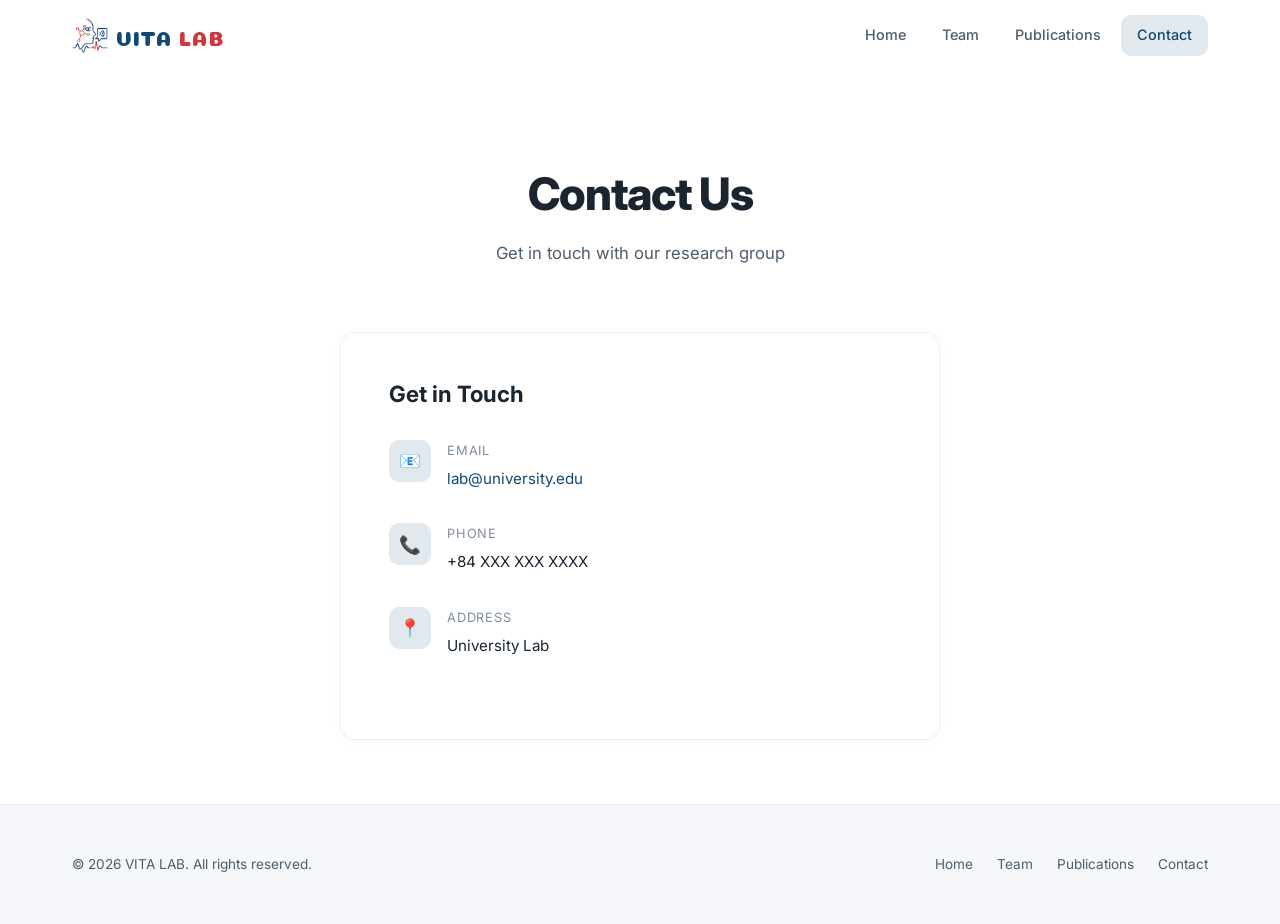
==== contact.html @ 52779453 "up" ====
<!DOCTYPE html>
<html lang="en">
<head>
  <meta charset="UTF-8">
  <meta name="viewport" content="width=device-width, initial-scale=1.0">
  <title>Contact — Research Lab</title>
  <meta name="description" content="Get in touch with our research group. Find contact information, office location.">
  <link rel="stylesheet" href="css/style.css">
</head>
<body>
  <div id="nav-placeholder"></div>

  <main class="contact-page">
    <div class="container">
      <header class="page-header">
        <h1>Contact Us</h1>
        <p>Get in touch with our research group</p>
      </header>

      <div style="max-width: 600px; margin: 0 auto var(--space-3xl);">
        <!-- Contact Info Card (Centered) -->
        <div class="glass-card contact-info-card reveal" id="contactInfoCard" style="padding: var(--space-2xl);">
          <h3>Get in Touch</h3>
          <div id="contactItems"></div>
          <div id="socialLinks"></div>
        </div>
      </div>

      <!-- Map Container (shown only if mapEmbedUrl is configured) -->
      <div class="map-container reveal" id="mapContainer" style="display: none;">
        <iframe id="mapIframe" title="Lab Location" loading="lazy" allowfullscreen></iframe>
      </div>
    </div>
  </main>

  <div id="footer-placeholder"></div>

  <script src="js/config.js"></script>
  <script src="js/sheets.js"></script>
  <script src="js/nav.js"></script>
  <script>
    (function () {
      // --- Render layout ---
      renderLayout('contact.html');

      // --- Populate contact items ---
      const contactItemsEl = document.getElementById('contactItems');
      const contactData = [
        { icon: '📧', label: 'Email',   value: LAB_CONFIG.contact.email,   href: 'mailto:' + LAB_CONFIG.contact.email },
        { icon: '📞', label: 'Phone',   value: LAB_CONFIG.contact.phone },
        { icon: '📍', label: 'Address', value: LAB_CONFIG.contact.address }
      ];

      contactItemsEl.innerHTML = contactData.map(function (item) {
        const valueHTML = item.href
          ? '<a href="' + item.href + '">' + item.value + '</a>'
          : item.value;
        return `
          <div class="contact-item">
            <div class="contact-icon">${item.icon}</div>
            <div>
              <div class="contact-label">${item.label}</div>
              <div class="contact-value">${valueHTML}</div>
            </div>
          </div>`;
      }).join('');

      // --- Populate social links ---
      const socialLinksEl = document.getElementById('socialLinks');
      const socialConfig = LAB_CONFIG.social || {};
      const socialEntries = [
        { key: 'googleScholar', label: '🎓 Google Scholar' },
        { key: 'github',        label: '💻 GitHub' },
        { key: 'twitter',       label: '🐦 Twitter' },
        { key: 'linkedin',      label: '💼 LinkedIn' }
      ].filter(function (s) { return socialConfig[s.key]; });

      if (socialEntries.length > 0) {
        socialLinksEl.innerHTML =
          '<h4 style="margin-top:var(--space-xl);margin-bottom:var(--space-md);font-size:0.95rem;">Follow Us</h4>' +
          '<div class="social-links">' +
          socialEntries.map(function (s) {
            return '<a href="' + socialConfig[s.key] + '" target="_blank" rel="noopener noreferrer" class="btn btn-icon" title="' + s.label + '">' + s.label.split(' ')[0] + '</a>';
          }).join('') +
          '</div>';
      }

      // --- Map ---
      var mapUrl = LAB_CONFIG.contact.mapEmbedUrl;
      if (mapUrl) {
        var mapContainer = document.getElementById('mapContainer');
        mapContainer.style.display = '';
        document.getElementById('mapIframe').src = mapUrl;
      }

      // --- Scroll reveal ---
      initScrollReveal();
    })();
  </script>
</body>
</html>
---- css/style.css ----
/* ============================================
   Lab Website — Design System & Styles
   Primary: Xanh Cerulean #124874
   Accent: Đỏ Jasper #CF373D
   Theme: Clean Light Theme
   ============================================ */

/* --- Google Fonts --- */
@import url('https://fonts.googleapis.com/css2?family=Coiny&family=Inter:wght@300;400;500;600;700;800;900&family=JetBrains+Mono:wght@400;500&display=swap');

/* --- CSS Custom Properties (Design Tokens) --- */
:root {
  /* Primary palette — Xanh Cerulean #124874 (rgb: 18, 72, 116) */
  --primary: #124874;
  --primary-rgb: 18, 72, 116;
  --primary-light: #1c5f94;
  --primary-lighter: #2877b3;
  --primary-dark: #0a2f4e;
  --primary-darker: #051b2e;
  --primary-glass: rgba(18, 72, 116, 0.06);
  --primary-glass-strong: rgba(18, 72, 116, 0.12);

  /* Background */
  --bg-primary: #FFFFFF;
  --bg-secondary: #F5F7FA;
  --bg-tertiary: #E9ECEF;
  --bg-card: rgba(255, 255, 255, 0.85);
  --bg-card-hover: rgba(255, 255, 255, 0.95);
  --bg-glass: rgba(18, 72, 116, 0.02);
  --bg-glass-hover: rgba(18, 72, 116, 0.05);

  /* Text */
  --text-primary: #1A2530;
  --text-secondary: #4E5D6C;
  --text-tertiary: #7F8E9C;
  --text-inverse: #FFFFFF;

  /* Accent — Đỏ Jasper #CF373D (rgb: 207, 55, 61) */
  --accent-red: #CF373D;
  --accent-red-light: #e54e54;
  --accent-red-glass: rgba(207, 55, 61, 0.1);
  --accent-gold: #B38F2D;
  --accent-gold-light: #C9A94E;
  --accent-blue: #2A7B9B;
  --accent-purple: #6F52A3;

  /* Borders */
  --border-subtle: rgba(18, 72, 116, 0.08);
  --border-light: rgba(18, 72, 116, 0.12);
  --border-primary: rgba(18, 72, 116, 0.25);

  /* Shadows */
  --shadow-sm: 0 2px 8px rgba(18, 72, 116, 0.05);
  --shadow-md: 0 6px 16px rgba(18, 72, 116, 0.08);
  --shadow-lg: 0 12px 32px rgba(18, 72, 116, 0.1);
  --shadow-glow: 0 0 20px rgba(18, 72, 116, 0.06);
  --shadow-glow-strong: 0 0 30px rgba(18, 72, 116, 0.12);

  /* Spacing */
  --space-xs: 0.25rem;
  --space-sm: 0.5rem;
  --space-md: 1rem;
  --space-lg: 1.5rem;
  --space-xl: 2rem;
  --space-2xl: 3rem;
  --space-3xl: 4rem;
  --space-4xl: 5rem;

  /* Border radius */
  --radius-sm: 6px;
  --radius-md: 10px;
  --radius-lg: 16px;
  --radius-xl: 24px;
  --radius-full: 9999px;

  /* Typography */
  --font-sans: 'Inter', -apple-system, BlinkMacSystemFont, 'Segoe UI', sans-serif;
  --font-mono: 'JetBrains Mono', 'Fira Code', monospace;

  /* Transitions */
  --transition-fast: 150ms cubic-bezier(0.4, 0, 0.2, 1);
  --transition-base: 250ms cubic-bezier(0.4, 0, 0.2, 1);
  --transition-slow: 400ms cubic-bezier(0.4, 0, 0.2, 1);
  --transition-spring: 500ms cubic-bezier(0.34, 1.56, 0.64, 1);

  /* Layout */
  --max-width: 1200px;
  --nav-height: 72px;
}

/* --- Reset & Base --- */
*,
*::before,
*::after {
  margin: 0;
  padding: 0;
  box-sizing: border-box;
}

html {
  scroll-behavior: smooth;
  -webkit-font-smoothing: antialiased;
  -moz-osx-font-smoothing: grayscale;
}

body {
  font-family: var(--font-sans);
  background-color: var(--bg-primary);
  color: var(--text-primary);
  line-height: 1.7;
  font-size: 16px;
  overflow-x: hidden;
  min-height: 100vh;
}

a {
  color: var(--primary);
  text-decoration: none;
  transition: color var(--transition-fast);
}

a:hover {
  color: var(--primary-light);
}

img {
  max-width: 100%;
  height: auto;
  display: block;
}

ul, ol {
  list-style: none;
}

/* --- Typography --- */
h1, h2, h3, h4, h5, h6 {
  font-weight: 700;
  line-height: 1.2;
  color: var(--text-primary);
}

h1 {
  font-size: clamp(2.2rem, 5vw, 3.5rem);
  font-weight: 800;
  letter-spacing: -0.03em;
}

h2 {
  font-size: clamp(1.6rem, 3.5vw, 2.2rem);
  letter-spacing: -0.02em;
}

h3 {
  font-size: clamp(1.2rem, 2.5vw, 1.4rem);
}

p {
  color: var(--text-secondary);
  line-height: 1.8;
}

/* --- Layout Utilities --- */
.container {
  max-width: var(--max-width);
  margin: 0 auto;
  padding: 0 var(--space-xl);
  position: relative;
  z-index: 1;
}

.section {
  padding: var(--space-4xl) 0;
  position: relative;
}

/* Alternate backgrounds for section separation */
.section:nth-of-type(odd) {
  background-color: var(--bg-secondary);
}

.section:nth-of-type(even) {
  background-color: var(--bg-primary);
}

.section-header {
  text-align: center;
  margin-bottom: var(--space-3xl);
}

.section-header h2 {
  margin-bottom: var(--space-md);
  position: relative;
  display: inline-block;
}

.section-header h2::after {
  content: '';
  position: absolute;
  bottom: -8px;
  left: 50%;
  transform: translateX(-50%);
  width: 60px;
  height: 3px;
  background: linear-gradient(90deg, var(--primary), var(--primary-light));
  border-radius: var(--radius-full);
}

.section-header p {
  font-size: 1.1rem;
  max-width: 600px;
  margin: var(--space-lg) auto 0;
}

/* --- Navigation --- */
.navbar {
  position: fixed;
  top: 0;
  left: 0;
  right: 0;
  height: var(--nav-height);
  z-index: 1000;
  transition: all var(--transition-base);
  border-bottom: 1px solid transparent;
  background: rgba(255, 255, 255, 0.8);
  backdrop-filter: blur(20px);
  -webkit-backdrop-filter: blur(20px);
}

.navbar.scrolled {
  background: rgba(255, 255, 255, 0.95);
  border-bottom-color: var(--border-subtle);
  box-shadow: var(--shadow-sm);
}

.navbar .container {
  display: flex;
  align-items: center;
  justify-content: space-between;
  height: 100%;
}

.nav-logo {
  display: flex;
  align-items: center;
  gap: var(--space-sm);
  font-size: 1.3rem;
  font-family: 'Coiny', cursive;
  letter-spacing: 0.05em;
  text-decoration: none;
  text-transform: uppercase;
}

.nav-logo .logo-vita {
  color: #124874;
}

.nav-logo .logo-lab {
  color: #CF373D;
}

.nav-logo .logo-icon {
  width: 36px;
  height: 36px;
  background: linear-gradient(135deg, var(--primary), var(--primary-light));
  border-radius: var(--radius-sm);
  display: flex;
  align-items: center;
  justify-content: center;
  font-size: 1.1rem;
  font-family: 'Coiny', cursive;
  color: white;
  flex-shrink: 0;
}

.nav-links {
  display: flex;
  align-items: center;
  gap: var(--space-xs);
}

.nav-links a {
  padding: var(--space-sm) var(--space-md);
  border-radius: var(--radius-md);
  font-size: 0.9rem;
  font-weight: 500;
  color: var(--text-secondary);
  transition: all var(--transition-fast);
  position: relative;
  text-decoration: none;
}

.nav-links a:hover {
  color: var(--primary);
  background: var(--bg-glass-hover);
}

.nav-links a.active {
  color: var(--primary);
  background: var(--primary-glass-strong);
}

.nav-hamburger {
  display: none;
  flex-direction: column;
  gap: 5px;
  cursor: pointer;
  padding: var(--space-sm);
  border: none;
  background: none;
  z-index: 1001;
}

.nav-hamburger span {
  display: block;
  width: 24px;
  height: 2px;
  background: var(--text-primary);
  border-radius: var(--radius-full);
  transition: all var(--transition-base);
}

.nav-hamburger.active span:nth-child(1) {
  transform: rotate(45deg) translate(5px, 5px);
}

.nav-hamburger.active span:nth-child(2) {
  opacity: 0;
}

.nav-hamburger.active span:nth-child(3) {
  transform: rotate(-45deg) translate(5px, -5px);
}

/* --- Hero Section --- */
.hero {
  min-height: 90vh;
  display: flex;
  align-items: center;
  justify-content: center;
  position: relative;
  overflow: hidden;
  padding-top: var(--nav-height);
  background-color: var(--bg-secondary);
}

.hero-bg {
  position: absolute;
  inset: 0;
  z-index: 0;
  opacity: 0.4;
}

.hero-bg canvas {
  width: 100%;
  height: 100%;
}

.hero-content {
  text-align: center;
  position: relative;
  z-index: 1;
  max-width: 850px;
  padding: var(--space-xl);
}

.hero-badge {
  display: inline-flex;
  align-items: center;
  gap: var(--space-sm);
  padding: var(--space-sm) var(--space-lg);
  background: var(--primary-glass);
  border: 1px solid var(--border-light);
  border-radius: var(--radius-full);
  font-size: 0.85rem;
  font-weight: 600;
  color: var(--primary);
  margin-bottom: var(--space-xl);
  animation: fadeInUp 0.6s ease-out;
}

.hero-badge .dot {
  width: 6px;
  height: 6px;
  background: var(--primary);
  border-radius: 50%;
  animation: pulse-dot 2s ease-in-out infinite;
}

.hero h1 {
  margin-bottom: var(--space-lg);
  animation: fadeInUp 0.6s ease-out 0.1s both;
  font-family: 'Coiny', cursive;
  letter-spacing: 0.05em;
  text-transform: uppercase;
}

.hero h1 .hero-vita {
  color: #124874;
}

.hero h1 .hero-lab {
  color: #CF373D;
}

.hero-description {
  font-size: 1.2rem;
  color: var(--text-secondary);
  max-width: 650px;
  margin: 0 auto var(--space-2xl);
  animation: fadeInUp 0.6s ease-out 0.2s both;
}

.hero-actions {
  display: flex;
  gap: var(--space-md);
  justify-content: center;
  flex-wrap: wrap;
  animation: fadeInUp 0.6s ease-out 0.3s both;
}

.hero-stats {
  display: flex;
  justify-content: center;
  gap: var(--space-3xl);
  margin-top: var(--space-4xl);
  animation: fadeInUp 0.6s ease-out 0.4s both;
}

.hero-stat {
  text-align: center;
}

.hero-stat .stat-number {
  font-size: 2.8rem;
  font-weight: 800;
  color: var(--primary);
  letter-spacing: -0.03em;
}

.hero-stat .stat-label {
  font-size: 0.85rem;
  color: var(--text-secondary);
  text-transform: uppercase;
  letter-spacing: 0.08em;
  margin-top: var(--space-xs);
  font-weight: 600;
}

/* --- Who We Are Section --- */
.who-we-are-container {
  display: grid;
  grid-template-columns: 1.2fr 1fr;
  gap: var(--space-3xl);
  align-items: center;
}

.group-photo-wrapper {
  border-radius: var(--radius-lg);
  overflow: hidden;
  box-shadow: var(--shadow-lg);
  border: 1px solid var(--border-light);
  transition: transform var(--transition-base);
}

.group-photo-wrapper:hover {
  transform: scale(1.02);
}

.group-photo-wrapper img {
  width: 100%;
  height: 100%;
  object-fit: cover;
}

.who-we-are-text h3 {
  color: var(--primary);
  font-size: 1.6rem;
  margin-bottom: var(--space-md);
}

.who-we-are-text p {
  font-size: 1.05rem;
  margin-bottom: var(--space-lg);
}

/* --- Buttons --- */
.btn {
  display: inline-flex;
  align-items: center;
  gap: var(--space-sm);
  padding: 12px 28px;
  border-radius: var(--radius-md);
  font-family: var(--font-sans);
  font-size: 0.9rem;
  font-weight: 600;
  cursor: pointer;
  transition: all var(--transition-base);
  border: 1px solid transparent;
  text-decoration: none;
  position: relative;
  overflow: hidden;
}

.btn-primary {
  background: linear-gradient(135deg, var(--primary), var(--primary-light));
  color: white;
  box-shadow: var(--shadow-sm);
}

.btn-primary:hover {
  transform: translateY(-2px);
  box-shadow: var(--shadow-md);
  color: white;
}

.btn-secondary {
  background: var(--bg-primary);
  border: 1px solid var(--border-light);
  color: var(--primary);
}

.btn-secondary:hover {
  background: var(--bg-secondary);
  border-color: var(--primary);
  color: var(--primary-dark);
  transform: translateY(-2px);
}

.btn-sm {
  padding: 8px 16px;
  font-size: 0.8rem;
}

.btn-icon {
  width: 36px;
  height: 36px;
  padding: 0;
  display: inline-flex;
  align-items: center;
  justify-content: center;
  border-radius: var(--radius-sm);
  background: var(--bg-primary);
  border: 1px solid var(--border-light);
  color: var(--primary);
  cursor: pointer;
  transition: all var(--transition-fast);
  font-size: 1rem;
}

.btn-icon:hover {
  background: var(--primary-glass-strong);
  border-color: var(--primary);
  color: var(--primary-dark);
}

/* --- Glass Card --- */
.glass-card {
  background: var(--bg-card);
  border: 1px solid var(--border-subtle);
  border-radius: var(--radius-lg);
  box-shadow: var(--shadow-sm);
  transition: all var(--transition-base);
  overflow: hidden;
}

.glass-card:hover {
  background: var(--bg-card-hover);
  border-color: var(--primary-light);
  box-shadow: var(--shadow-md);
  transform: translateY(-4px);
}

/* --- Team Preview Grid --- */
.team-preview-grid {
  display: flex;
  justify-content: center;
  gap: var(--space-md);
  flex-wrap: wrap;
}

.team-preview-avatar {
  width: 64px;
  height: 64px;
  border-radius: 50%;
  object-fit: cover;
  border: 2px solid var(--border-light);
  transition: all var(--transition-base);
  cursor: pointer;
}

.team-preview-avatar:hover {
  border-color: var(--primary);
  transform: scale(1.15);
  box-shadow: var(--shadow-md);
}

/* --- Featured Papers --- */
.featured-papers {
  display: grid;
  grid-template-columns: repeat(auto-fit, minmax(350px, 1fr));
  gap: var(--space-xl);
}

.paper-card {
  padding: var(--space-xl);
}

.paper-card .paper-type {
  display: inline-block;
  padding: 4px 12px;
  background: var(--primary-glass-strong);
  color: var(--primary-dark);
  border-radius: var(--radius-full);
  font-size: 0.75rem;
  font-weight: 600;
  text-transform: uppercase;
  letter-spacing: 0.05em;
  margin-bottom: var(--space-md);
}

.paper-card h3 {
  font-size: 1.1rem;
  margin-bottom: var(--space-sm);
  line-height: 1.4;
  display: -webkit-box;
  -webkit-line-clamp: 2;
  -webkit-box-orient: vertical;
  overflow: hidden;
}

.paper-card .paper-authors {
  font-size: 0.85rem;
  color: var(--text-secondary);
  margin-bottom: var(--space-sm);
  display: -webkit-box;
  -webkit-line-clamp: 1;
  -webkit-box-orient: vertical;
  overflow: hidden;
}

.paper-card .paper-venue {
  font-size: 0.85rem;
  color: var(--text-primary);
  font-weight: 500;
}

.paper-card .paper-year {
  color: var(--accent-red);
  font-weight: 600;
}

.paper-card .paper-links {
  display: flex;
  gap: var(--space-sm);
  margin-top: var(--space-lg);
}

/* --- Members Page --- */
.members-page {
  padding-top: calc(var(--nav-height) + var(--space-3xl));
}

.filter-tabs {
  display: flex;
  justify-content: center;
  gap: var(--space-sm);
  margin-bottom: var(--space-3xl);
  flex-wrap: wrap;
}

.filter-tab {
  padding: 8px 20px;
  border-radius: var(--radius-full);
  font-family: var(--font-sans);
  font-size: 0.85rem;
  font-weight: 500;
  cursor: pointer;
  border: 1px solid var(--border-subtle);
  background: var(--bg-glass);
  color: var(--text-secondary);
  transition: all var(--transition-fast);
}

.filter-tab:hover {
  border-color: var(--border-primary);
  color: var(--primary);
}

.filter-tab.active {
  background: linear-gradient(135deg, var(--primary), var(--primary-light));
  border-color: transparent;
  color: white;
}

.members-grid {
  display: grid;
  grid-template-columns: repeat(auto-fill, minmax(280px, 1fr));
  gap: var(--space-xl);
}

.member-card {
  text-align: center;
  padding: var(--space-2xl) var(--space-xl);
}

.member-card .member-photo {
  width: 120px;
  height: 120px;
  border-radius: 50%;
  object-fit: cover;
  margin: 0 auto var(--space-lg);
  border: 3px solid var(--border-light);
  transition: all var(--transition-base);
}

.member-card:hover .member-photo {
  border-color: var(--primary);
  box-shadow: var(--shadow-md);
}

.member-card .member-name {
  font-size: 1.1rem;
  font-weight: 600;
  margin-bottom: var(--space-xs);
}

.member-card .member-role {
  font-size: 0.85rem;
  color: var(--primary);
  font-weight: 600;
  margin-bottom: var(--space-sm);
}

.member-card .member-title {
  font-size: 0.8rem;
  color: var(--text-tertiary);
  margin-bottom: var(--space-md);
}

.member-card .member-interests {
  display: flex;
  flex-wrap: wrap;
  justify-content: center;
  gap: 6px;
  margin-bottom: var(--space-lg);
}

.member-card .interest-tag {
  padding: 3px 10px;
  background: var(--primary-glass);
  border: 1px solid rgba(18, 72, 116, 0.1);
  border-radius: var(--radius-full);
  font-size: 0.72rem;
  color: var(--primary);
  font-weight: 500;
}

.member-card .member-links {
  display: flex;
  justify-content: center;
  gap: var(--space-sm);
}

/* Default avatar placeholder */
.member-card .member-photo-placeholder {
  width: 120px;
  height: 120px;
  border-radius: 50%;
  margin: 0 auto var(--space-lg);
  border: 3px solid var(--border-light);
  background: linear-gradient(135deg, var(--primary-glass-strong), var(--bg-tertiary));
  display: flex;
  align-items: center;
  justify-content: center;
  font-size: 2.5rem;
  color: var(--primary);
  transition: all var(--transition-base);
}

.member-card:hover .member-photo-placeholder {
  border-color: var(--primary);
  box-shadow: var(--shadow-md);
}

/* --- Publications Page & Card Layouts --- */
.publications-page {
  padding-top: calc(var(--nav-height) + var(--space-3xl));
}

.search-filters {
  display: flex;
  gap: var(--space-md);
  margin-bottom: var(--space-2xl);
  flex-wrap: wrap;
}

.search-input-wrapper {
  flex: 1;
  min-width: 280px;
  position: relative;
}

.search-input-wrapper .search-icon {
  position: absolute;
  left: 16px;
  top: 50%;
  transform: translateY(-50%);
  color: var(--text-tertiary);
  font-size: 0.9rem;
}

.search-input {
  width: 100%;
  padding: 12px 16px 12px 44px;
  background: var(--bg-card);
  border: 1px solid var(--border-light);
  border-radius: var(--radius-md);
  color: var(--text-primary);
  font-family: var(--font-sans);
  font-size: 0.9rem;
  transition: all var(--transition-fast);
  outline: none;
}

.search-input:focus {
  border-color: var(--primary);
  box-shadow: 0 0 0 3px rgba(18, 72, 116, 0.1);
}

.search-input::placeholder {
  color: var(--text-tertiary);
}

.filter-select {
  padding: 12px 16px;
  background: var(--bg-card);
  border: 1px solid var(--border-light);
  border-radius: var(--radius-md);
  color: var(--text-primary);
  font-family: var(--font-sans);
  font-size: 0.9rem;
  cursor: pointer;
  outline: none;
  min-width: 140px;
  transition: all var(--transition-fast);
  appearance: none;
  background-image: url("data:image/svg+xml,%3Csvg xmlns='http://www.w3.org/2000/svg' width='12' height='12' viewBox='0 0 12 12'%3E%3Cpath d='M6 8L1 3h10z' fill='%237F8E9C'/%3E%3C/svg%3E");
  background-repeat: no-repeat;
  background-position: right 12px center;
  padding-right: 36px;
}

.filter-select:focus {
  border-color: var(--primary);
  box-shadow: 0 0 0 3px rgba(18, 72, 116, 0.1);
}

.filter-select option {
  background: var(--bg-primary);
  color: var(--text-primary);
}

.publications-list {
  display: flex;
  flex-direction: column;
  gap: var(--space-2xl);
}

.year-group h3 {
  font-size: 1.4rem;
  color: var(--primary);
  margin-bottom: var(--space-lg);
  padding-bottom: var(--space-sm);
  border-bottom: 1px solid var(--border-light);
  display: flex;
  align-items: center;
  gap: var(--space-sm);
}

.year-group h3 .paper-count {
  font-size: 0.8rem;
  font-weight: 500;
  color: var(--text-secondary);
  background: var(--bg-tertiary);
  padding: 2px 10px;
  border-radius: var(--radius-full);
}

.pub-list {
  display: flex;
  flex-direction: column;
  gap: var(--space-md);
}

/* Horizontal card: photo/thumbnail left, info content right */
.pub-card {
  display: flex;
  gap: var(--space-xl);
  padding: var(--space-lg);
  align-items: center;
  text-align: left;
}

.pub-card-image-wrapper {
  width: 140px;
  height: 95px;
  flex-shrink: 0;
  border-radius: var(--radius-sm);
  overflow: hidden;
  border: 1px solid var(--border-light);
  background-color: var(--bg-secondary);
}

.pub-card-thumbnail {
  width: 100%;
  height: 100%;
  object-fit: cover;
}

.pub-card-content {
  flex: 1;
  min-width: 0;
}

.pub-card .pub-title {
  font-size: 1.05rem;
  font-weight: 600;
  margin-bottom: 6px;
  line-height: 1.4;
  color: var(--text-primary);
}

.pub-card .pub-authors {
  font-size: 0.85rem;
  color: var(--text-secondary);
  margin-bottom: 8px;
}

.pub-card .pub-venue-line {
  display: flex;
  align-items: center;
  gap: var(--space-sm);
  flex-wrap: wrap;
}

.pub-card .pub-venue {
  font-size: 0.85rem;
  color: var(--primary);
  font-weight: 600;
}

.pub-card .pub-type-badge {
  display: inline-block;
  padding: 2px 10px;
  font-size: 0.7rem;
  font-weight: 600;
  text-transform: uppercase;
  letter-spacing: 0.05em;
  border-radius: var(--radius-full);
  background: var(--primary-glass);
  color: var(--primary);
}

.pub-card .pub-type-badge.journal {
  background: rgba(179, 143, 45, 0.15);
  color: var(--accent-gold);
}

.pub-card .pub-type-badge.conference {
  background: var(--primary-glass);
  color: var(--primary);
}

.pub-card .pub-type-badge.preprint {
  background: var(--accent-red-glass);
  color: var(--accent-red);
}

.pub-card .pub-links {
  display: flex;
  gap: var(--space-sm);
  margin-top: var(--space-md);
}

.pub-card .pub-links a {
  font-size: 0.75rem;
  font-weight: 600;
  padding: 4px 10px;
  background: var(--bg-tertiary);
  border: 1px solid var(--border-light);
  border-radius: var(--radius-sm);
  color: var(--primary);
}

.pub-card .pub-links a:hover {
  background: var(--primary-glass-strong);
  border-color: var(--primary);
}

.pub-card.featured {
  border-color: rgba(207, 55, 61, 0.25);
  box-shadow: 0 0 15px rgba(207, 55, 61, 0.05);
}

.pub-card.featured::before {
  content: '★';
  position: absolute;
  top: 12px;
  right: 12px;
  color: var(--accent-red);
  font-size: 0.95rem;
}

/* Modal CSS details override */
.pub-modal-authors {
  font-size: 0.9rem;
  color: var(--text-secondary);
  margin-bottom: var(--space-md);
}

.pub-modal-meta {
  display: flex;
  gap: var(--space-sm);
  flex-wrap: wrap;
  align-items: center;
  margin-bottom: var(--space-lg);
}

.pub-modal-model-img {
  width: 100%;
  max-height: 280px;
  object-fit: contain;
  border-radius: var(--radius-md);
  border: 1px solid var(--border-light);
  margin: var(--space-md) 0 var(--space-lg);
  background-color: var(--bg-secondary);
}

.pub-modal-abstract {
  font-size: 0.92rem;
  line-height: 1.7;
  color: var(--text-secondary);
  background: var(--bg-secondary);
  padding: var(--space-md);
  border-radius: var(--radius-md);
  border: 1px solid var(--border-light);
  margin-bottom: var(--space-lg);
}

/* --- Contact Page --- */
.contact-page {
  padding-top: calc(var(--nav-height) + var(--space-3xl));
}

.contact-grid {
  display: grid;
  grid-template-columns: 1fr;
  gap: var(--space-2xl);
}

.contact-info-card {
  padding: var(--space-2xl);
}

.contact-info-card h3 {
  margin-bottom: var(--space-xl);
}

.contact-item {
  display: flex;
  align-items: flex-start;
  gap: var(--space-md);
  margin-bottom: var(--space-xl);
}

.contact-item .contact-icon {
  width: 42px;
  height: 42px;
  flex-shrink: 0;
  background: var(--primary-glass-strong);
  border-radius: var(--radius-md);
  display: flex;
  align-items: center;
  justify-content: center;
  font-size: 1.1rem;
  color: var(--primary);
}

.contact-item .contact-label {
  font-size: 0.8rem;
  color: var(--text-tertiary);
  text-transform: uppercase;
  letter-spacing: 0.06em;
  margin-bottom: 4px;
}

.contact-item .contact-value {
  font-size: 0.95rem;
  color: var(--text-primary);
}

.join-us-card {
  padding: var(--space-2xl);
  background: linear-gradient(135deg, var(--primary-glass), var(--bg-card));
  border-color: var(--border-light);
}

.join-us-card h3 {
  margin-bottom: var(--space-md);
  color: var(--primary);
}

.join-us-card p {
  margin-bottom: var(--space-lg);
  font-size: 0.95rem;
}

.join-us-card ul {
  margin-bottom: var(--space-xl);
}

.join-us-card ul li {
  padding: var(--space-sm) 0;
  color: var(--text-secondary);
  font-size: 0.9rem;
  display: flex;
  align-items: center;
  gap: var(--space-sm);
}

.join-us-card ul li::before {
  content: '→';
  color: var(--primary);
  font-weight: 700;
}

.map-container {
  margin-top: var(--space-2xl);
  border-radius: var(--radius-lg);
  overflow: hidden;
  border: 1px solid var(--border-subtle);
  height: 300px;
}

.map-container iframe {
  width: 100%;
  height: 100%;
  border: none;
  filter: grayscale(0.2) contrast(1.1);
}

/* --- Footer --- */
.footer {
  border-top: 1px solid var(--border-subtle);
  padding: var(--space-2xl) 0;
  position: relative;
  z-index: 1;
  background-color: var(--bg-secondary);
}

.footer .container {
  display: flex;
  justify-content: space-between;
  align-items: center;
  flex-wrap: wrap;
  gap: var(--space-md);
}

.footer-text {
  font-size: 0.85rem;
  color: var(--text-secondary);
}

.footer-links {
  display: flex;
  gap: var(--space-lg);
}

.footer-links a {
  font-size: 0.85rem;
  color: var(--text-secondary);
  transition: color var(--transition-fast);
}

.footer-links a:hover {
  color: var(--primary);
}

/* --- Loading State --- */
.loading-skeleton {
  position: relative;
  overflow: hidden;
  background: var(--bg-tertiary);
  border-radius: var(--radius-md);
}

.loading-skeleton::after {
  content: '';
  position: absolute;
  inset: 0;
  background: linear-gradient(
    90deg,
    transparent 0%,
    rgba(18, 72, 116, 0.08) 50%,
    transparent 100%
  );
  animation: shimmer 1.5s infinite;
}

.skeleton-text {
  height: 14px;
  margin-bottom: 8px;
  border-radius: 4px;
}

.skeleton-text.short {
  width: 60%;
}

.skeleton-text.medium {
  width: 80%;
}

.skeleton-avatar {
  width: 120px;
  height: 120px;
  border-radius: 50%;
  margin: 0 auto var(--space-lg);
}

/* --- Empty State --- */
.empty-state {
  text-align: center;
  padding: var(--space-4xl) var(--space-xl);
}

.empty-state .empty-icon {
  font-size: 3rem;
  margin-bottom: var(--space-lg);
  opacity: 0.5;
}

.empty-state h3 {
  color: var(--text-secondary);
  margin-bottom: var(--space-sm);
}

.empty-state p {
  font-size: 0.9rem;
  color: var(--text-tertiary);
}

/* --- Scroll Reveal Animation --- */
.reveal {
  opacity: 0;
  transform: translateY(30px);
  transition: opacity 0.6s ease-out, transform 0.6s ease-out;
}

.reveal.revealed {
  opacity: 1;
  transform: translateY(0);
}

/* --- Animations --- */
@keyframes fadeInUp {
  from {
    opacity: 0;
    transform: translateY(20px);
  }
  to {
    opacity: 1;
    transform: translateY(0);
  }
}

@keyframes pulse-dot {
  0%, 100% {
    opacity: 1;
    transform: scale(1);
  }
  50% {
    opacity: 0.5;
    transform: scale(1.5);
  }
}

@keyframes shimmer {
  0% {
    transform: translateX(-100%);
  }
  100% {
    transform: translateX(100%);
  }
}

@keyframes float {
  0%, 100% {
    transform: translateY(0);
  }
  50% {
    transform: translateY(-10px);
  }
}

@keyframes countUp {
  from {
    opacity: 0;
    transform: translateY(10px);
  }
  to {
    opacity: 1;
    transform: translateY(0);
  }
}

/* --- Results Count --- */
.results-count {
  font-size: 0.85rem;
  color: var(--text-secondary);
  margin-bottom: var(--space-xl);
}

.results-count span {
  color: var(--primary);
  font-weight: 600;
}

/* --- No Results --- */
.no-results {
  text-align: center;
  padding: var(--space-3xl);
  color: var(--text-secondary);
}

.no-results .no-results-icon {
  font-size: 2.5rem;
  margin-bottom: var(--space-md);
  opacity: 0.5;
}

/* --- Page Header (for inner pages) --- */
.page-header {
  text-align: center;
  margin-bottom: var(--space-3xl);
  padding-top: var(--space-xl);
}

.page-header h1 {
  margin-bottom: var(--space-md);
  font-size: clamp(1.8rem, 4vw, 2.8rem);
}

.page-header p {
  font-size: 1.05rem;
  max-width: 600px;
  margin: 0 auto;
}

/* --- Social Links --- */
.social-links {
  display: flex;
  gap: var(--space-sm);
  margin-top: var(--space-lg);
}

/* --- Responsive Design --- */
@media (max-width: 1024px) {
  .contact-grid {
    grid-template-columns: 1fr;
  }
}

@media (max-width: 768px) {
  .nav-links {
    display: none;
    position: fixed;
    top: 0;
    left: 0;
    right: 0;
    bottom: 0;
    background: rgba(255, 255, 255, 0.98);
    backdrop-filter: blur(20px);
    flex-direction: column;
    justify-content: center;
    align-items: center;
    gap: var(--space-md);
    z-index: 999;
  }

  .nav-links.open {
    display: flex;
  }

  .nav-links a {
    font-size: 1.2rem;
    padding: var(--space-md) var(--space-xl);
  }

  .nav-hamburger {
    display: flex;
  }

  .hero-stats {
    gap: var(--space-xl);
  }

  .hero-stat .stat-number {
    font-size: 2rem;
  }

  .members-grid {
    grid-template-columns: repeat(auto-fill, minmax(240px, 1fr));
  }

  .search-filters {
    flex-direction: column;
  }

  .search-input-wrapper {
    min-width: auto;
  }

  .filter-tabs {
    gap: var(--space-xs);
  }

  .filter-tab {
    padding: 6px 14px;
    font-size: 0.8rem;
  }

  .hero-actions {
    flex-direction: column;
    align-items: center;
  }

  .section {
    padding: var(--space-3xl) 0;
  }

  .container {
    padding: 0 var(--space-md);
  }

  .pub-card {
    flex-direction: column;
    align-items: flex-start;
  }

  .pub-card-image-wrapper {
    width: 100%;
    height: 180px;
  }
}

@media (max-width: 480px) {
  .hero-stats {
    flex-direction: column;
    gap: var(--space-lg);
  }

  .members-grid {
    grid-template-columns: 1fr;
  }

  .pub-card .pub-links {
    flex-wrap: wrap;
  }
}

/* ============================================
   Modal — Members & Publications
   ============================================ */

.member-modal {
  display: none;
  position: fixed;
  inset: 0;
  z-index: 2000;
  align-items: center;
  justify-content: center;
}

.member-modal.open {
  display: flex;
}

.member-modal-overlay {
  position: absolute;
  inset: 0;
  background: rgba(10, 20, 40, 0.55);
  backdrop-filter: blur(6px);
  -webkit-backdrop-filter: blur(6px);
}

.member-modal-wrapper {
  position: relative;
  background: var(--bg-primary);
  border-radius: var(--radius-xl);
  box-shadow: 0 24px 80px rgba(18, 72, 116, 0.2);
  max-width: 680px;
  width: calc(100% - 2rem);
  max-height: 90vh;
  overflow-y: auto;
  z-index: 1;
  padding: var(--space-2xl);
  animation: modalSlideIn 0.3s cubic-bezier(0.34, 1.56, 0.64, 1) both;
}

@keyframes modalSlideIn {
  from { opacity: 0; transform: translateY(30px) scale(0.96); }
  to   { opacity: 1; transform: translateY(0)    scale(1); }
}

.member-modal-close {
  position: absolute;
  top: var(--space-md);
  right: var(--space-md);
  width: 36px;
  height: 36px;
  border: none;
  border-radius: 50%;
  background: var(--bg-secondary);
  color: var(--text-secondary);
  font-size: 1.4rem;
  cursor: pointer;
  display: flex;
  align-items: center;
  justify-content: center;
  transition: all var(--transition-fast);
  line-height: 1;
  padding: 0;
}

.member-modal-close:hover {
  background: var(--accent-red-glass);
  color: var(--accent-red);
}

/* Member modal header */
.member-modal-header {
  display: flex;
  gap: var(--space-xl);
  align-items: flex-start;
  margin-bottom: var(--space-xl);
}

.member-modal-photo {
  width: 110px;
  height: 110px;
  border-radius: 50%;
  object-fit: cover;
  border: 3px solid var(--border-light);
  flex-shrink: 0;
}

.member-modal-photo-placeholder {
  width: 110px;
  height: 110px;
  border-radius: 50%;
  background: var(--primary-glass-strong);
  color: var(--primary);
  font-size: 2.5rem;
  font-weight: 700;
  display: flex;
  align-items: center;
  justify-content: center;
  flex-shrink: 0;
}

.member-modal-info {
  flex: 1;
  padding-top: var(--space-xs);
}

.member-modal-info h2 {
  font-size: 1.5rem;
  margin-bottom: var(--space-xs);
  color: var(--text-primary);
}

.member-modal-role {
  font-size: 0.95rem;
  font-weight: 600;
  color: var(--primary);
  background: var(--primary-glass);
  display: inline-block;
  padding: 3px 12px;
  border-radius: var(--radius-full);
  margin-bottom: var(--space-xs);
}

.member-modal-title {
  font-size: 0.9rem;
  color: var(--text-secondary);
  font-style: italic;
}

/* Section title inside modal */
.member-modal-section-title {
  font-size: 0.75rem;
  font-weight: 700;
  text-transform: uppercase;
  letter-spacing: 0.1em;
  color: var(--text-tertiary);
  margin-bottom: var(--space-sm);
  margin-top: var(--space-xl);
}

.member-modal-bio {
  color: var(--text-secondary);
  font-size: 0.95rem;
  line-height: 1.75;
}

.member-modal-links-grid {
  display: flex;
  flex-wrap: wrap;
  gap: var(--space-sm);
  margin-top: var(--space-sm);
}

.member-modal-link-item {
  display: inline-flex;
  align-items: center;
  gap: 6px;
  padding: 6px 16px;
  border-radius: var(--radius-full);
  background: var(--bg-secondary);
  border: 1px solid var(--border-light);
  color: var(--text-secondary);
  font-size: 0.88rem;
  font-weight: 500;
  text-decoration: none;
  transition: all var(--transition-fast);
}

.member-modal-link-item:hover {
  background: var(--primary-glass);
  border-color: var(--primary);
  color: var(--primary);
}

/* Publication modal extras */
.pub-modal-authors {
  font-size: 0.9rem;
  color: var(--text-secondary);
  margin-bottom: var(--space-md);
}

.pub-modal-meta {
  display: flex;
  flex-wrap: wrap;
  gap: var(--space-sm);
  align-items: center;
  margin-bottom: var(--space-lg);
}

.pub-modal-abstract {
  font-size: 0.95rem;
  line-height: 1.75;
  color: var(--text-secondary);
  background: var(--bg-secondary);
  border-radius: var(--radius-md);
  padding: var(--space-lg);
  border-left: 3px solid var(--primary);
  margin-top: var(--space-sm);
}

.pub-modal-model-img {
  width: 100%;
  max-height: 320px;
  object-fit: contain;
  border-radius: var(--radius-md);
  border: 1px solid var(--border-light);
  margin: var(--space-lg) 0;
  background: var(--bg-secondary);
}

@media (max-width: 600px) {
  .member-modal-header {
    flex-direction: column;
    align-items: center;
    text-align: center;
  }
  .member-modal-wrapper {
    padding: var(--space-xl) var(--space-lg);
  }
}
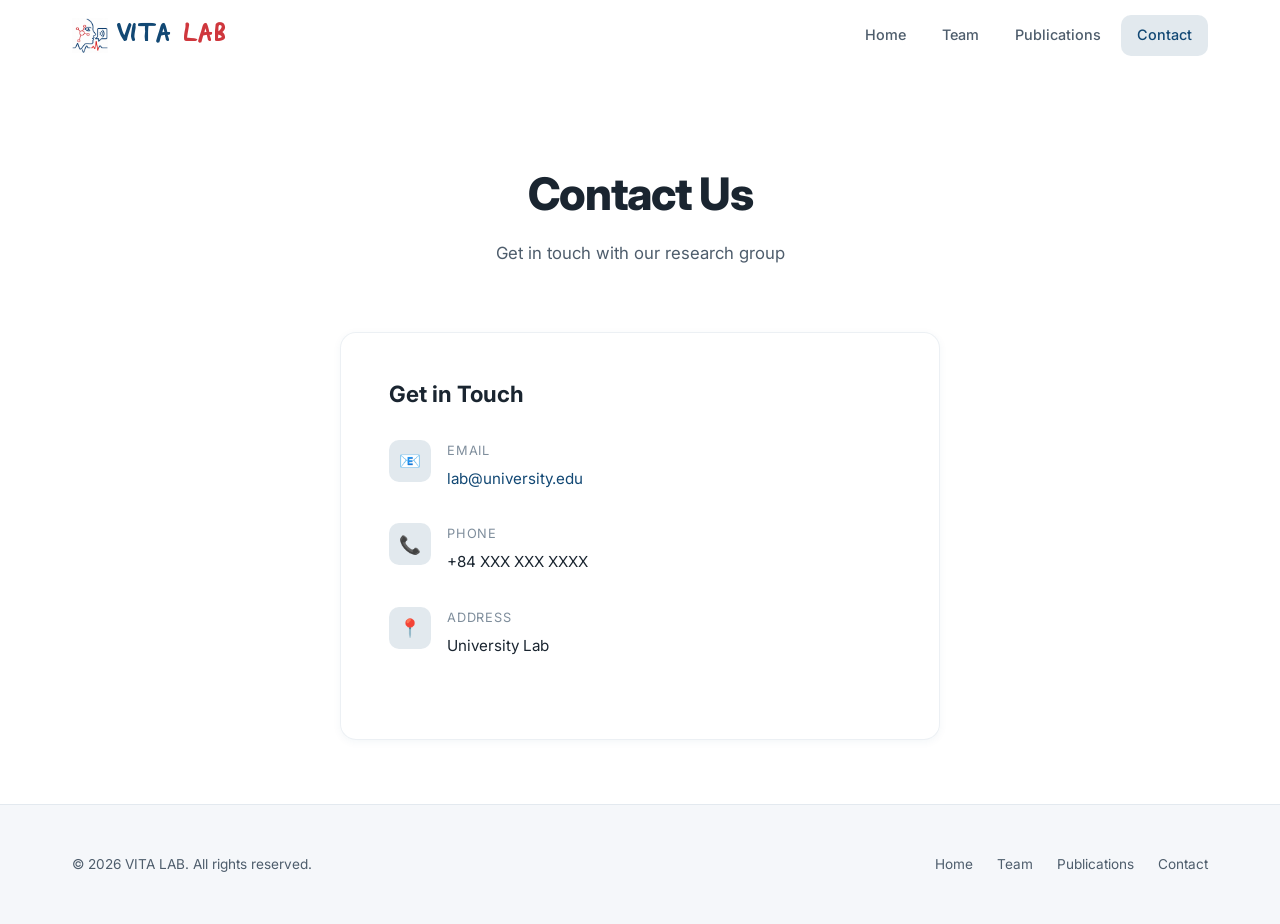
==== commit eb105c3a: "update" ====
--- a/contact.html
+++ b/contact.html
@@ -6,6 +6,8 @@
   <title>Contact — Research Lab</title>
   <meta name="description" content="Get in touch with our research group. Find contact information, office location.">
   <link rel="stylesheet" href="css/style.css">
+  <link rel="icon" type="image/png" href="VITAlogo.png">
+  <link rel="apple-touch-icon" href="VITAlogo.png">
 </head>
 <body>
   <div id="nav-placeholder"></div>
@@ -37,7 +39,7 @@
 
   <script src="js/config.js"></script>
   <script src="js/sheets.js"></script>
-  <script src="js/nav.js"></script>
+  <script src="js/nav.js?v=1.1"></script>
   <script>
     (function () {
       // --- Render layout ---
--- a/css/style.css
+++ b/css/style.css
@@ -6,7 +6,23 @@
    ============================================ */
 
 /* --- Google Fonts --- */
-@import url('https://fonts.googleapis.com/css2?family=Coiny&family=Inter:wght@300;400;500;600;700;800;900&family=JetBrains+Mono:wght@400;500&display=swap');
+@import url('https://fonts.googleapis.com/css2?family=Inter:wght@300;400;500;600;700;800;900&family=JetBrains+Mono:wght@400;500&display=swap');
+
+/* --- Custom Fonts --- */
+@font-face {
+  font-family: 'LazyDog';
+  src: url('../assets/lazy_dog.ttf') format('truetype');
+  font-weight: normal;
+  font-style: normal;
+  font-display: swap;
+}
+
+.brand-font {
+  font-family: 'LazyDog', 'Inter', sans-serif;
+  font-weight: bold;
+  letter-spacing: 0.05em;
+  text-transform: uppercase;
+}
 
 /* --- CSS Custom Properties (Design Tokens) --- */
 :root {
@@ -244,11 +260,19 @@
   display: flex;
   align-items: center;
   gap: var(--space-sm);
-  font-size: 1.3rem;
-  font-family: 'Coiny', cursive;
+  font-size: 1.6rem;
+  font-family: 'LazyDog', 'Inter', sans-serif;
+  font-weight: bold;
   letter-spacing: 0.05em;
   text-decoration: none;
   text-transform: uppercase;
+}
+
+.nav-logo img {
+  height: 36px;
+  width: auto;
+  object-fit: contain;
+  display: block;
 }
 
 .nav-logo .logo-vita {
@@ -268,7 +292,7 @@
   align-items: center;
   justify-content: center;
   font-size: 1.1rem;
-  font-family: 'Coiny', cursive;
+  font-family: 'LazyDog', 'Inter', sans-serif;
   color: white;
   flex-shrink: 0;
 }
@@ -390,7 +414,8 @@
 .hero h1 {
   margin-bottom: var(--space-lg);
   animation: fadeInUp 0.6s ease-out 0.1s both;
-  font-family: 'Coiny', cursive;
+  font-family: 'LazyDog', 'Inter', sans-serif;
+  font-weight: bold;
   letter-spacing: 0.05em;
   text-transform: uppercase;
 }
@@ -695,21 +720,32 @@
 
 .members-grid {
   display: grid;
-  grid-template-columns: repeat(auto-fill, minmax(280px, 1fr));
+  grid-template-columns: repeat(auto-fill, minmax(220px, 1fr));
   gap: var(--space-xl);
 }
 
 .member-card {
   text-align: center;
-  padding: var(--space-2xl) var(--space-xl);
+  padding: var(--space-xl) var(--space-md);
+  overflow: visible !important;
+  max-width: 240px;
+  margin: 0 auto;
+  width: 100%;
+}
+
+/* Avatar area — anchor for thought bubble */
+.member-avatar-area {
+  position: relative;
+  display: inline-block;
+  margin-bottom: var(--space-lg);
 }
 
 .member-card .member-photo {
-  width: 120px;
-  height: 120px;
-  border-radius: 50%;
+  width: 150px;
+  height: 150px;
+  border-radius: 16px;
   object-fit: cover;
-  margin: 0 auto var(--space-lg);
+  display: block;
   border: 3px solid var(--border-light);
   transition: all var(--transition-base);
 }
@@ -718,6 +754,106 @@
   border-color: var(--primary);
   box-shadow: var(--shadow-md);
 }
+
+/* --- Bio Thought Bubble (hover to show, anchored to avatar) --- */
+.bio-thought-bubble {
+  position: absolute;
+  bottom: calc(100% + 6px);
+  left: 50%;
+  transform: translateX(-50%) translateY(8px);
+  z-index: 20;
+  opacity: 0;
+  visibility: hidden;
+  transition: opacity 0.3s ease, transform 0.3s ease, visibility 0.3s ease;
+  pointer-events: none;
+  filter: drop-shadow(0 1px 3px rgba(18, 72, 116, 0.18))
+          drop-shadow(0 4px 16px rgba(18, 72, 116, 0.10));
+}
+
+.member-card:hover .bio-thought-bubble {
+  opacity: 1;
+  visibility: visible;
+  transform: translateX(-50%) translateY(0);
+  pointer-events: auto;
+}
+
+/* Cloud body */
+.thought-cloud {
+  position: relative;
+  background: #fff;
+  border-radius: 24px;
+  padding: 14px 20px;
+  min-width: 260px;
+  max-width: 360px;
+  width: max-content;
+}
+
+/* Cloud bumps */
+.cloud-bump {
+  position: absolute;
+  background: #fff;
+  border-radius: 50%;
+}
+
+.cloud-bump.cb1 {
+  width: 44px; height: 36px;
+  top: -14px; left: 12%;
+}
+.cloud-bump.cb2 {
+  width: 52px; height: 38px;
+  top: -17px; left: 38%;
+}
+.cloud-bump.cb3 {
+  width: 42px; height: 34px;
+  top: -12px; right: 10%;
+}
+.cloud-bump.cb4 {
+  width: 34px; height: 30px;
+  bottom: -11px; left: 18%;
+}
+.cloud-bump.cb5 {
+  width: 44px; height: 32px;
+  bottom: -13px; right: 20%;
+}
+.cloud-bump.cb6 {
+  width: 30px; height: 28px;
+  top: 25%; left: -12px;
+}
+
+/* Trailing thought dots */
+.thought-dots {
+  display: flex;
+  flex-direction: column;
+  align-items: center;
+  padding-top: 4px;
+  gap: 3px;
+}
+
+.thought-dots span {
+  display: block;
+  background: #fff;
+  border-radius: 50%;
+}
+
+.thought-dots span:nth-child(1) { width: 14px; height: 14px; }
+.thought-dots span:nth-child(2) { width: 9px;  height: 9px; }
+.thought-dots span:nth-child(3) { width: 5px;  height: 5px; }
+
+/* Bio text inside the cloud */
+.bubble-text {
+  position: relative;
+  z-index: 1;
+  font-family: 'Inter', sans-serif;
+  font-size: 0.78rem;
+  line-height: 1.55;
+  color: var(--text-secondary);
+  text-align: center;
+  display: -webkit-box;
+  -webkit-line-clamp: 6;
+  -webkit-box-orient: vertical;
+  overflow: hidden;
+}
+
 
 .member-card .member-name {
   font-size: 1.1rem;
@@ -764,16 +900,15 @@
 
 /* Default avatar placeholder */
 .member-card .member-photo-placeholder {
-  width: 120px;
-  height: 120px;
-  border-radius: 50%;
-  margin: 0 auto var(--space-lg);
+  width: 150px;
+  height: 150px;
+  border-radius: 16px;
   border: 3px solid var(--border-light);
   background: linear-gradient(135deg, var(--primary-glass-strong), var(--bg-tertiary));
   display: flex;
   align-items: center;
   justify-content: center;
-  font-size: 2.5rem;
+  font-size: 2.8rem;
   color: var(--primary);
   transition: all var(--transition-base);
 }
@@ -1411,7 +1546,7 @@
   }
 
   .members-grid {
-    grid-template-columns: repeat(auto-fill, minmax(240px, 1fr));
+    grid-template-columns: repeat(auto-fill, minmax(200px, 1fr));
   }
 
   .search-filters {
@@ -1644,6 +1779,10 @@
 }
 
 /* Publication modal extras */
+.pub-modal .member-modal-wrapper {
+  max-width: 950px;
+}
+
 .pub-modal-authors {
   font-size: 0.9rem;
   color: var(--text-secondary);
@@ -1667,6 +1806,7 @@
   padding: var(--space-lg);
   border-left: 3px solid var(--primary);
   margin-top: var(--space-sm);
+  text-align: justify;
 }
 
 .pub-modal-model-img {
